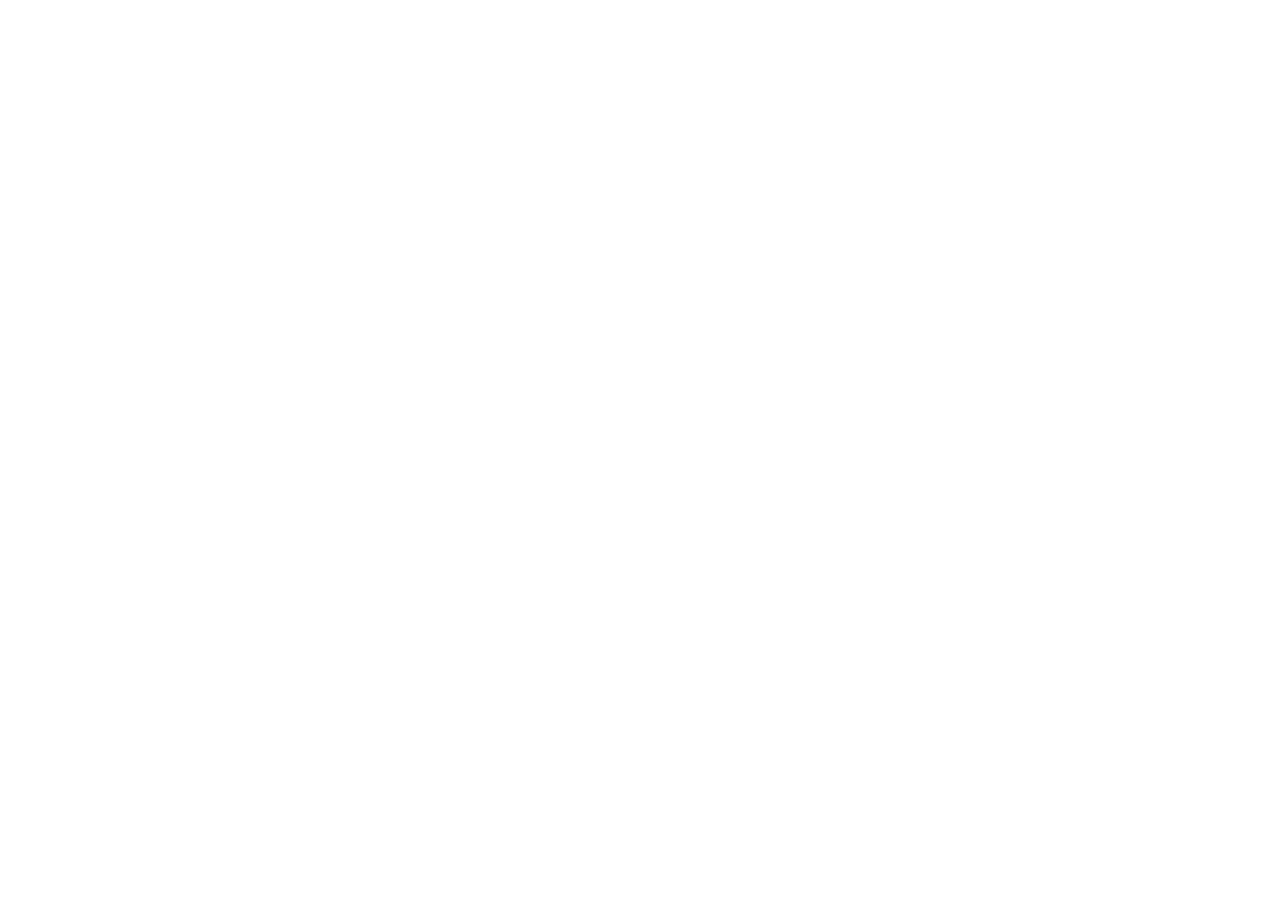
==== expanding_cards/index.html @ 74b40cb9 "day1 files are added" ====
<!DOCTYPE html>
<html lang="en">
<head>
    <meta charset="UTF-8">
    <meta http-equiv="X-UA-Compatible" content="IE=edge">
    <meta name="viewport" content="width=device-width, initial-scale=1.0">
    <title>Expand Cards</title>
    <link rel="stylesheet" href="style.css">

</head>
<body>
    <div class="head">
        
    </div>
   <div class="container">
    
    <div class="panel active" style="background-image: 
    url('../image/a1.jpg')">
        <h3>Explore The World</h3>
    </div>
        
    <div class="panel" style="background-image:url('../image/a2.jpg')">
        <h3>Water Falls</h3>
    </div>
    
    
    <div class="panel" style="background-image:url('../image/a3.jpg')">
        <h3>Mountains</h3>
    </div>

    
    <div class="panel" style="background-image:url('../image/a4.jpg')">
        <h3>Sunset View</h3>
    </div>

    
    <div class="panel" style="background-image:url('../image/a5.jpg')">
        <h3>Wild Tiger</h3>
    </div>
    
   </div>
   <script src="script.js"></script>
</body>

</html>
---- expanding_cards/style.css ----
@import url('https://fonts.googleapis.com/css2?family=Nunito:wght@700&display=swap');
    
*{


    box-sizing: border-box;
    
    
}


body{
    background-image: url('/image/back.jpg');
    font-family: 'Nunito',sans-serif;
    display: flex; 
    align-items: center;
    justify-content: center;
    height:100vh;
    overflow: hidden;
    margin: 0;
}



.container{
    display: flex;
    width: 74vw;
}



.panel{
    background-size: auto 100%;
    background-position: center;
    background-repeat: no-repeat;
    height: 80vh;
    border-radius: 50px;
    color:#fff;
    cursor:pointer;
    flex:0.3;
    margin:10px;
    position: relative;
    transition: flex 0.6s ease-in;
}
.panel h3{
    font-size:24px;
    position: absolute;
    bottom:20px;
    left:20px;
    margin:0;
    opacity: 0;

}

.panel.active{
    flex:5;
}
.panel.active h3{
    opacity: 1;
    transition: opacity 0.3s ease-in 0.3s; 
}

@media (max-width: 487px){
    .container {
        width: 100vw;
    }
    .panel:nth-of-type(4),.panel:nth-of-type(5){
        display:none;
    }
}
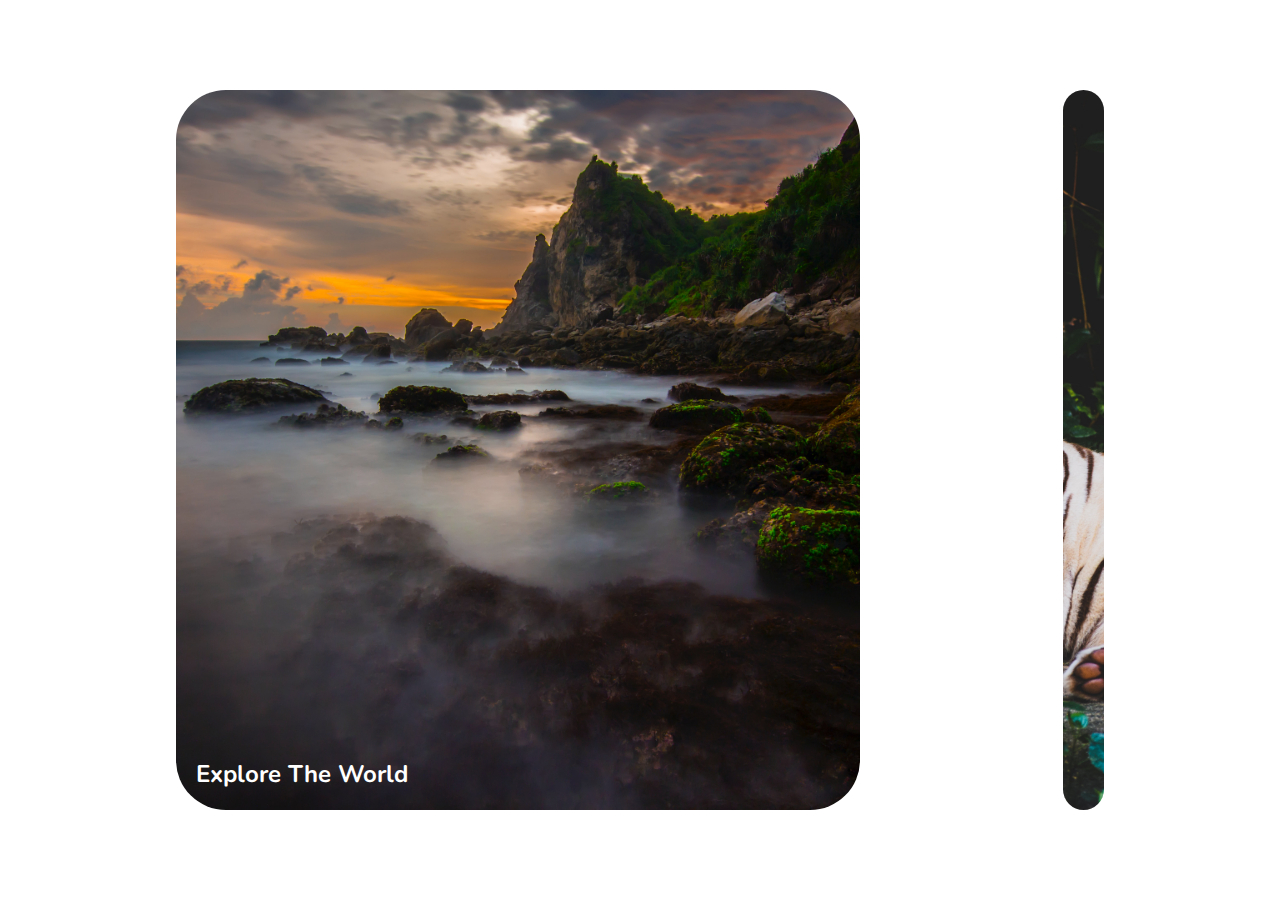
==== commit d52df35c: "day1 file is added" ====
--- a/expanding_cards/index.html
+++ b/expanding_cards/index.html
@@ -4,42 +4,30 @@
     <meta charset="UTF-8">
     <meta http-equiv="X-UA-Compatible" content="IE=edge">
     <meta name="viewport" content="width=device-width, initial-scale=1.0">
-    <title>Expand Cards</title>
-    <link rel="stylesheet" href="style.css">
-
+    <title>Expanding Cards</title>
+    <link rel="stylesheet" type="text/css" href="style.css">
 </head>
 <body>
-    <div class="head">
-        
+    <div class="head">  
     </div>
    <div class="container">
-    
     <div class="panel active" style="background-image: 
-    url('../image/a1.jpg')">
+    url('./image/a1.jpg')">
         <h3>Explore The World</h3>
-    </div>
-        
-    <div class="panel" style="background-image:url('../image/a2.jpg')">
+    </div> 
+    <div class="panel" style="background-image:url('./image/a0.jpg')">
         <h3>Water Falls</h3>
     </div>
-    
-    
-    <div class="panel" style="background-image:url('../image/a3.jpg')">
+    <div class="panel" style="background-image:url('./image/a3.jpg')">
         <h3>Mountains</h3>
-    </div>
-
-    
-    <div class="panel" style="background-image:url('../image/a4.jpg')">
+    </div>    
+    <div class="panel" style="background-image:url('./image/a4.jpg')">
         <h3>Sunset View</h3>
-    </div>
-
-    
-    <div class="panel" style="background-image:url('../image/a5.jpg')">
+    </div>   
+    <div class="panel" style="background-image:url('./image/a5.jpg')">
         <h3>Wild Tiger</h3>
-    </div>
-    
+    </div>   
    </div>
    <script src="script.js"></script>
 </body>
-
-</html>+</html>
